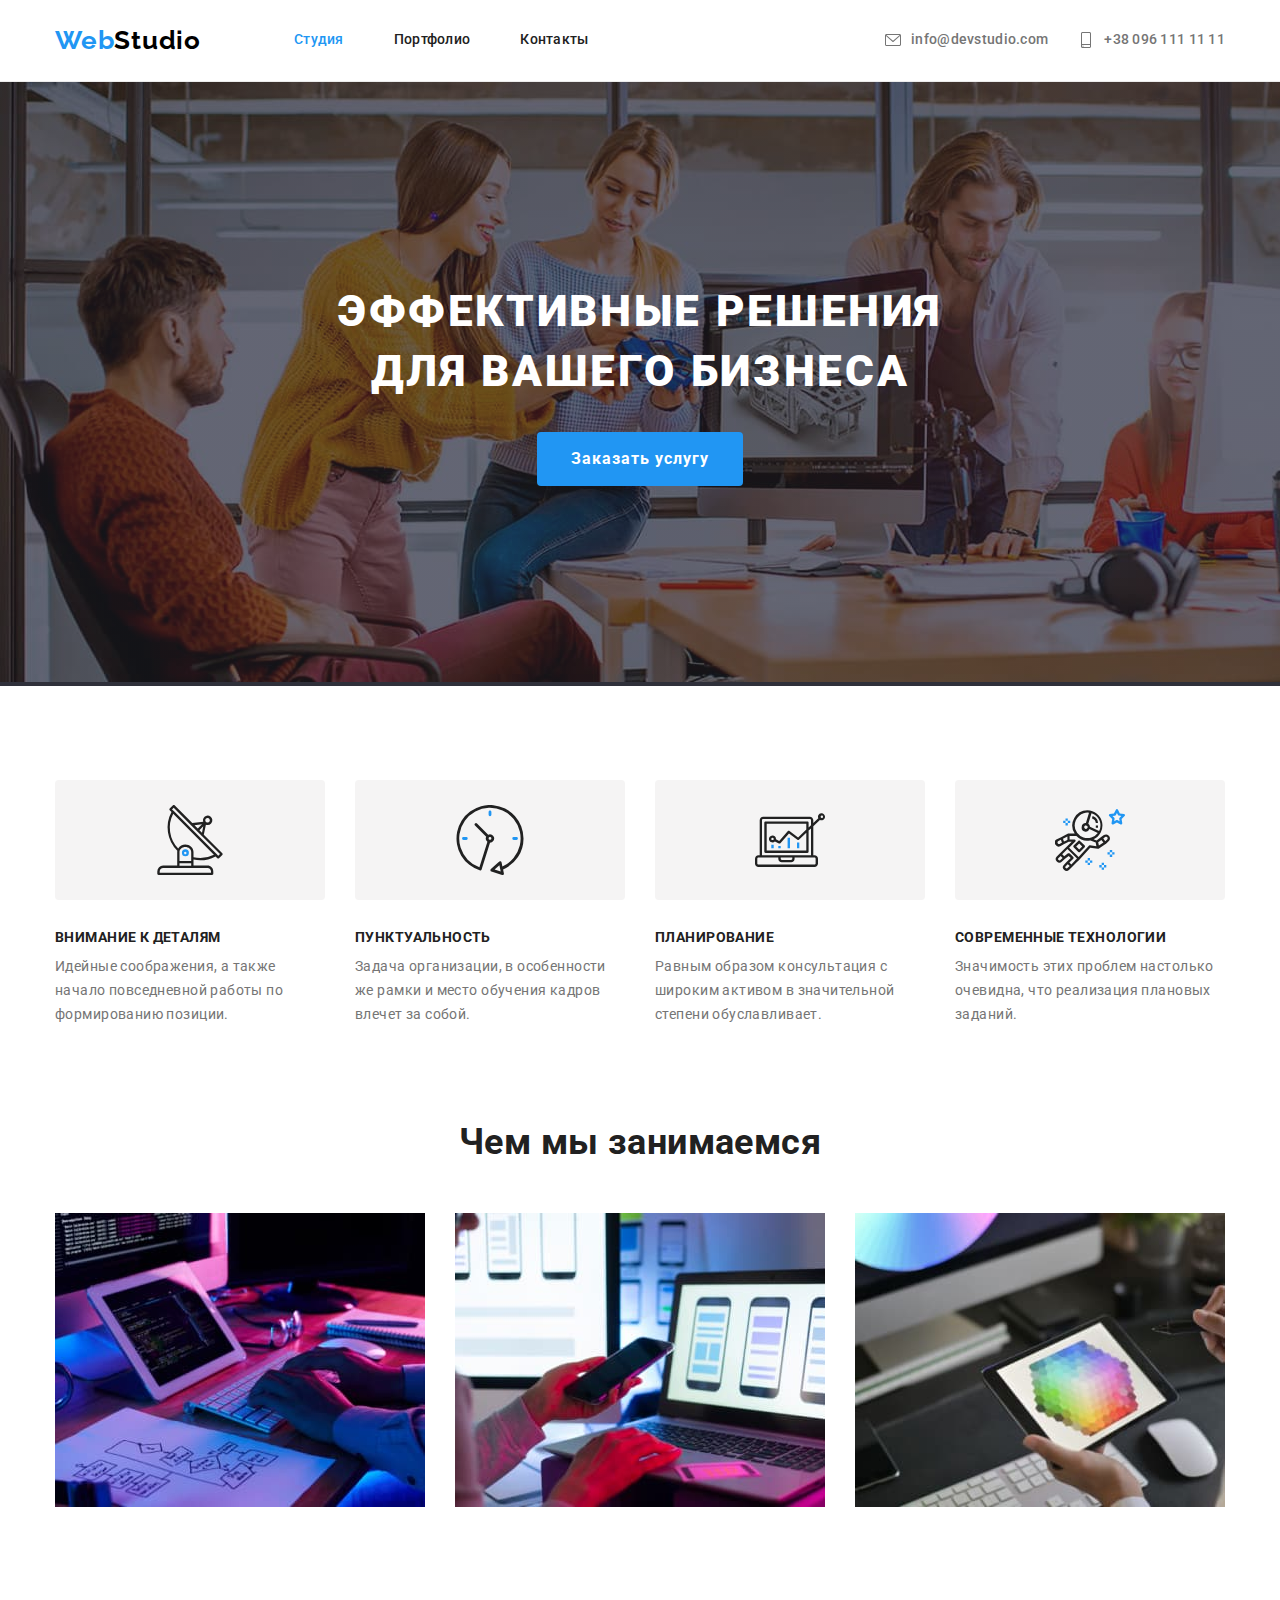
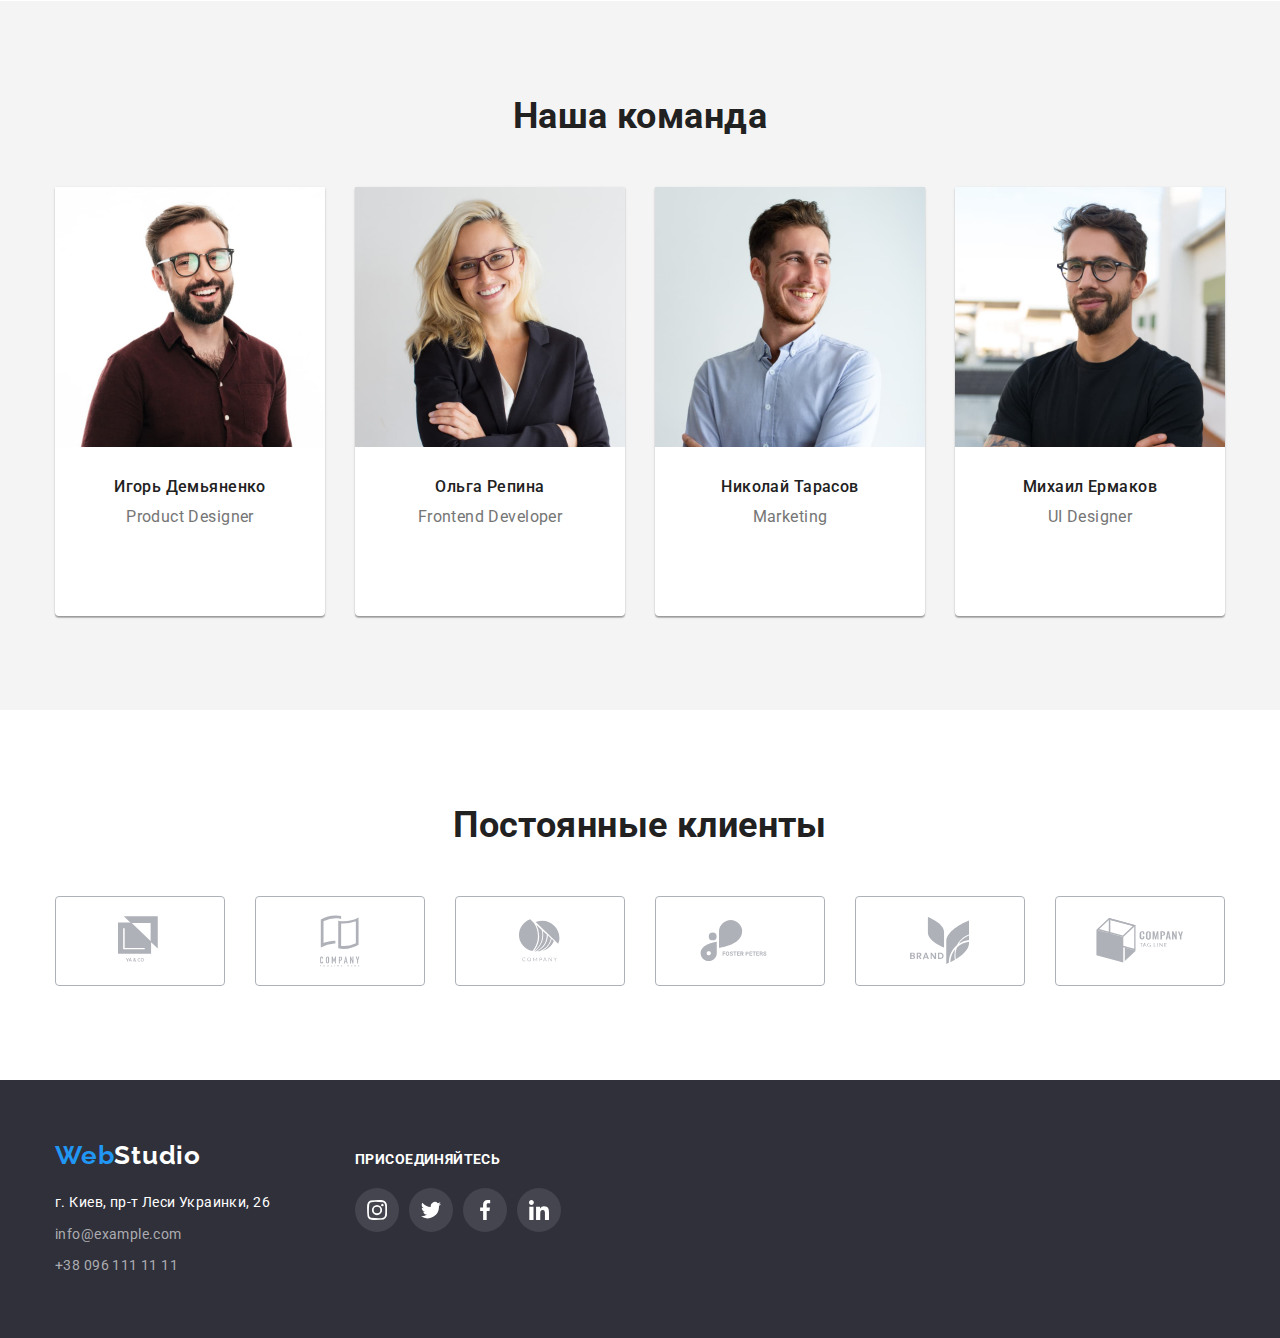
==== index.html @ e08c8b40 "Copy hw 04" ====
<!DOCTYPE html>
<html lang="ru">
<head>
  <meta charset="UTF-8">
  <meta http-equiv="X-UA-Compatible" content="IE=edge">
  <meta name="viewport" content="width=device-width, initial-scale=1.0">
  <title>Создание сайтов любой сложности</title>
  <link rel="preconnect" href="https://fonts.gstatic.com">
  <link href="https://fonts.googleapis.com/css2?family=Raleway:wght@700&family=Roboto:wght@400;500;700;900&display=swap"
    rel="stylesheet">
  <link rel="stylesheet" href="https://cdnjs.cloudflare.com/ajax/libs/modern-normalize/0.2.0/modern-normalize.min.css">  
  <link rel="stylesheet" href="./css/styles.css">
</head>
<body>
    <header class="header">
     <div class="container content-box">
        <nav class="main-nav">
          <a class="logo link" href="./"><span class="firstpart-logo">Web</span><span class="lastpart-logo">Studio</span></a>
          <ul class="list site-nav">
            <li class="item"><a class="link current" href="./">Студия</a></li>
            <li class="item"><a class="link" href="./html/portfolio.html">Портфолио</a></li>
            <li class="item"><a class="link" href="">Контакты</a></li>
          </ul>
        </nav>
        <ul class="list auth-nav">
          <li class="item">
            <a class="link" href="mailto:info@devstudio.com">
              <svg class="icon">
                <use href="./images/sprite.svg#icon-envelope"></use>
              </svg>
              info@devstudio.com
            </a>
          </li>
          <li class="item">
            <a class="link" href="tel:+380961111111">
              <svg class="icon">
                <use href="./images/sprite.svg#icon-smartphone"></use>
              </svg>
              +38 096 111 11 11
            </a>
          </li>
        </ul>
     </div>
    </header>
    <main>
      <section class="hero">
        <div class="container">
          <h1 class="page-title">Эффективные решения для вашего бизнеса</h1>
          <button class="button" type="button">Заказать услугу</button>
        </div>
      </section>
      <section class="section benefits">
        <div class="container">
          <h2 class="section-title visually-hidden">Наши преимущества</h2>
          <ul class="list flex-list">
            <li class="benefits-item flex-item icon-antenna">
              <h3 class="title">Внимание к деталям</h3>
              <p>Идейные соображения, а также начало повседневной работы по формированию позиции.</p>
            </li>
            <li class="benefits-item flex-item icon-clock">
              <h3 class="title">Пунктуальность</h3>
              <p>Задача организации, в особенности же рамки и место обучения кадров влечет за собой.</p>
            </li>
            <li class="benefits-item flex-item icon-diagram">
              <h3 class="title">Планирование</h3>
              <p>Равным образом консультация с широким активом в значительной степени обуславливает.</p>
            </li>
            <li class="benefits-item flex-item icon-astronaut">
              <h3 class="title">Современные технологии</h3>
              <p>Значимость этих проблем настолько очевидна, что реализация плановых заданий.</p>
            </li>
          </ul>
        </div>
      </section>
      <section class="section directions">
        <div class="container">
          <h2 class="title section-title">Чем мы занимаемся</h2>
          <ul class="list grid-list">
            <li class="grid-item"><img src="./images/development.jpg" alt="Разработка" width="370" height="294"></li>
            <li class="grid-item"><img src="./images/programming.jpg" alt="Проэктирование" width="370" height="294"></li>
            <li class="grid-item"><img src="./images/desing.jpg" alt="Дизайн" width="370" height="294"></li>
          </ul>
        </div>
      </section>
      <section class="section team main-bg">
        <div class="container">
          <h2 class="title section-title">Наша команда</h2>
          <ul class="list flex-list">
            <li class="team-item lite-bg">
              <img src="./images/igor.jpg" alt="Игорь Демьяненко" width="270" height="260">
              <h3 class="title">Игорь Демьяненко</h3>
              <p lang="en">Product Designer</p>
              <ul class="list social-icons">
                <li class="social-icon">
                  <a href="" class="link social-link" target="_blank" rel="noopener noreferrer">
                    <svg class="icon">
                      <use href="./images/sprite.svg#icon-instagram"></use>
                    </svg>
                  </a>
                </li>
                <li class="social-icon">
                  <a href="" class="link social-link" target="_blank" rel="noopener noreferrer">
                    <svg class="icon">
                      <use href="./images/sprite.svg#icon-twitter"></use>
                    </svg>
                  </a>
                </li>
                <li class="social-icon">
                  <a href="" class="link social-link" target="_blank" rel="noopener noreferrer">
                    <svg class="icon">
                      <use href="./images/sprite.svg#icon-facebook"></use>
                    </svg>
                  </a>
                </li>
                <li class="social-icon">
                  <a href="" class="link social-link" target="_blank" rel="noopener noreferrer">
                    <svg class="icon">
                      <use href="./images/sprite.svg#icon-linkedin"></use>
                    </svg>
                  </a>
                </li>
              </ul>
            </li>
            <li class="team-item lite-bg">
              <img src="./images/olga.jpg" alt="Ольга Репина" width="270" height="260">
              <h3 class="title">Ольга Репина</h3>
              <p lang="en">Frontend Developer</p>
              <ul class="list social-icons">
                <li class="social-icon">
                  <a href="" class="link social-link" target="_blank" rel="noopener noreferrer">
                    <svg class="icon">
                      <use href="./images/sprite.svg#icon-instagram"></use>
                    </svg>
                  </a>
                </li>
                <li class="social-icon">
                  <a href="" class="link social-link" target="_blank" rel="noopener noreferrer">
                    <svg class="icon">
                      <use href="./images/sprite.svg#icon-twitter"></use>
                    </svg>
                  </a>
                </li>
                <li class="social-icon">
                  <a href="" class="link social-link" target="_blank" rel="noopener noreferrer">
                    <svg class="icon">
                      <use href="./images/sprite.svg#icon-facebook"></use>
                    </svg>
                  </a>
                </li>
                <li class="social-icon">
                  <a href="" class="link social-link" target="_blank" rel="noopener noreferrer">
                    <svg class="icon">
                      <use href="./images/sprite.svg#icon-linkedin"></use>
                    </svg>
                  </a>
                </li>
              </ul>
            </li>
            <li class="team-item lite-bg">
              <img src="./images/nikolai.jpg" alt="Николай Тарасов" width="270" height="260">
              <h3 class="title">Николай Тарасов</h3>
              <p lang="en">Marketing</p>
              <ul class="list social-icons">
                <li class="social-icon">
                  <a href="" class="link social-link" target="_blank" rel="noopener noreferrer">
                    <svg class="icon">
                      <use href="./images/sprite.svg#icon-instagram"></use>
                    </svg>
                  </a>
                </li>
                <li class="social-icon">
                  <a href="" class="link social-link" target="_blank" rel="noopener noreferrer">
                    <svg class="icon">
                      <use href="./images/sprite.svg#icon-twitter"></use>
                    </svg>
                  </a>
                </li>
                <li class="social-icon">
                  <a href="" class="link social-link" target="_blank" rel="noopener noreferrer">
                    <svg class="icon">
                      <use href="./images/sprite.svg#icon-facebook"></use>
                    </svg>
                  </a>
                </li>
                <li class="social-icon">
                  <a href="" class="link social-link" target="_blank" rel="noopener noreferrer">
                    <svg class="icon">
                      <use href="./images/sprite.svg#icon-linkedin"></use>
                    </svg>
                  </a>
                </li>
              </ul>
            </li>
            <li class="team-item lite-bg">
              <img src="./images/michael.jpg" alt="Михаил Ермаков" width="270" height="260">
              <h3 class="title">Михаил Ермаков</h3>
              <p lang="en">UI Designer</p>
              <ul class="list social-icons">
                <li class="social-icon">
                  <a href="" class="link social-link" target="_blank" rel="noopener noreferrer">
                    <svg class="icon">
                      <use href="./images/sprite.svg#icon-instagram"></use>
                    </svg>
                  </a>
                </li>
                <li class="social-icon">
                  <a href="" class="link social-link" target="_blank" rel="noopener noreferrer">
                    <svg class="icon">
                      <use href="./images/sprite.svg#icon-twitter"></use>
                    </svg>
                  </a>
                </li>
                <li class="social-icon">
                  <a href="" class="link social-link" target="_blank" rel="noopener noreferrer">
                    <svg class="icon">
                      <use href="./images/sprite.svg#icon-facebook"></use>
                    </svg>
                  </a>
                </li>
                <li class="social-icon">
                  <a href="" class="link social-link" target="_blank" rel="noopener noreferrer">
                    <svg class="icon">
                      <use href="./images/sprite.svg#icon-linkedin"></use>
                    </svg>
                  </a>
                </li>
              </ul>
            </li>
          </ul>
        </div>
      </section>
      <section class="section clients">
        <div class="container">
          <h2 class="title section-title">Постоянные клиенты</h2>
          <ul class="list clients-list">
            <li class="clients-item">
              <a href="" class="link clients-link" target="_blank" rel="noopener noreferrer">
                <svg class="clients-icon" width="44" height="49">
                  <use href="./images/sprite.svg#icon-logo1"></use>
                </svg>
              </a>
            </li>
            <li class="clients-item">
              <a href="" class="link clients-link" target="_blank" rel="noopener noreferrer">
                <svg class="clients-icon" width="40" height="52">
                  <use href="./images/sprite.svg#icon-logo2"></use>
                </svg>
              </a>
            </li>
            <li class="clients-item">
              <a href="" class="link clients-link" target="_blank" rel="noopener noreferrer">
                <svg class="clients-icon" width="41" height="43">
                  <use href="./images/sprite.svg#icon-logo3"></use>
                </svg>
              </a>
            </li>
            <li class="clients-item">
              <a href="" class="link clients-link" target="_blank" rel="noopener noreferrer">
                <svg class="clients-icon" width="80" height="42">
                  <use href="./images/sprite.svg#icon-logo4"></use>
                </svg>
              </a>
            </li>
            <li class="clients-item">
              <a href="" class="link clients-link" target="_blank" rel="noopener noreferrer">
                <svg class="clients-icon" width="59" height="47">
                  <use href="./images/sprite.svg#icon-logo5"></use>
                </svg>
              </a>
            </li>
            <li class="clients-item">
              <a href="" class="link clients-link" target="_blank" rel="noopener noreferrer">
                <svg class="clients-icon" width="88" height="45">
                  <use href="./images/sprite.svg#icon-logo6"></use>
                </svg>
              </a>
            </li>
          </ul>
        </div>
      </section>
    </main>
    <footer class="footer dark-bg">
      <div class="container">
        <ul class="list flex-list">
          <li class="flex-item">
            <a href="./" class="logo link"><span class="firstpart-logo">Web</span><span class="lastpart-logo">Studio</span></a>
            <address>
              <ul class="list address-list">
                <li class="address-item"><a class="link" href="https://goo.gl/maps/pzZy5znTT9oQ8gvY8">г. Киев, пр-т Леси
                    Украинки,
                    26</a></li>
                <li class="address-item"><a class="link" href="mailto:info@example.com">info@example.com</a></li>
                <li class="address-item"><a class="link" href="tel:+380991111111">+38 096 111 11 11</a></li>
              </ul>
            </address>
          </li>
          <li class="flex-item">
            <div class="socials">
              <p>Присоединяйтесь</p>
              <ul class="list social-icons">
                <li class="social-icon">
                  <a href="" class="link social-link" target="_blank" rel="noopener noreferrer">
                    <svg class="icon">
                      <use href="./images/sprite.svg#icon-instagram"></use>
                    </svg>
                  </a>
                </li>
                <li class="social-icon">
                  <a href="" class="link social-link" target="_blank" rel="noopener noreferrer">
                    <svg class="icon">
                      <use href="./images/sprite.svg#icon-twitter"></use>
                    </svg>
                  </a>
                </li>
                <li class="social-icon">
                  <a href="" class="link social-link" target="_blank" rel="noopener noreferrer">
                    <svg class="icon">
                      <use href="./images/sprite.svg#icon-facebook"></use>
                    </svg>
                  </a>
                </li>
                <li class="social-icon">
                  <a href="" class="link social-link" target="_blank" rel="noopener noreferrer">
                    <svg class="icon">
                      <use href="./images/sprite.svg#icon-linkedin"></use>
                    </svg>
                  </a>
                </li>
              </ul>
            </div>
          </li>
        </ul>
      </div>
    </footer>
  
</body>
</html>
---- css/styles.css ----
:root {
  --main-text-color: #757575;
  --main-bg-color: #e5e5e5;
  --accent-color: #2196f3;
  --lite-bg-color: #ffffff;
  --bg-color: #f5f4f4;
  --dark-bg-color: #2f303a;
  --title-color: #212121;
  --icon-color: #afb1b8;
}

body {
  font-family: 'Roboto', sans-serif;
  font-size: 14px;
  line-height: 1.71;
  letter-spacing: 0.03em;
  color: var(--main-text-color);
}

img {
  display: block;
  max-width: 100%;
  height: auto;
}

h1,
h2,
h3,
h4,
h5,
h6,
p {
  margin-top: 0;
  margin-bottom: 0;
}

address {
  font-style: normal;
}

.visually-hidden {
  position: absolute !important;
  clip: rect(1px 1px 1px 1px);
  clip: rect(1px, 1px, 1px, 1px);
  padding: 0 !important;
  border: 0 !important;
  height: 1px !important;
  width: 1px;
  overflow: hidden;
}

.container {
  width: 1200px;
  padding-left: 15px;
  padding-right: 15px;
  margin: 0 auto;
  /* outline: 1px solid tomato; */
}
.link {
  text-decoration: none;
  color: inherit;
}

.link:hover,
.link:focus,
.firstpart-logo {
  color: var(--accent-color);
}

.list {
  padding: 0;
  margin: 0;
  list-style: none;
}

.button {
  border-radius: 4px;
  border-color: transparent;
  padding: 10px 32px;
  font-weight: 700;
  font-size: 16px;
  line-height: 1.87;
  letter-spacing: 0.06em;
  color: var(--lite-bg-color);
  background-color: var(--accent-color);
  min-width: 73px;
}

.button:hover,
.button:focus {
  background-color: #188ce8;
  cursor: pointer;
}

.section {
  padding-top: 94px;
  padding-bottom: 94px;
}
.content-box {
  display: flex;
  align-items: center;
  justify-content: space-between;
}

.header {
  padding-top: 25px;
  padding-bottom: 25px;
  border-bottom: 1px solid #ececec;
  font-weight: 500;
  line-height: 1.14;
  letter-spacing: 0.02em;
}

.main-nav {
  display: flex;
  align-items: center;
}

.hero {
  max-width: 1600px;
  margin-left: auto;
  margin-right: auto;
  padding-top: 200px;
  padding-bottom: 200px;
  text-align: center;
  background-image: linear-gradient(
    to right,
    rgba(47, 48, 58, 0.4),
    rgba(47, 48, 58, 0.4)
  ),
     url("../images/ourteam.jpg");
  background-repeat: no-repeat;
  background-color: var(--dark-bg-color);
}

.hero .page-title {
  margin-right: auto;
  margin-left: auto;
  margin-bottom: 30px;
  width: 696px;
}
.page-title {
  /* font-family: "Roboto", sans-serif; */
  font-weight: 900;
  font-size: 44px;
  line-height: 1.36;
  letter-spacing: 0.06em;
  text-transform: uppercase;
  color: var(--lite-bg-color);
}

.title {
  color: var(--title-color);
}

.section-title {
  margin-bottom: 50px;
  font-size: 36px;
  line-height: 1.17;
  text-align: center;
}

.benefits .title,
.socials p {
  font-size: 14px;
  line-height: 1.14;
  text-transform: uppercase;
}

.flex-list,
.grid-list {
  display: flex;
  flex-wrap: wrap;
  margin-left: -30px;
  margin-top: -30px;
}

.flex-item,
.team-item {
  flex-basis: calc((100% - 30px * 4) / 4);
  margin-left: 30px;
  margin-top: 30px;
}

.benefits h3 {
  padding-bottom: 10px;
}

.benefits-item::before {
  display: block;
  content: "";
  height: 120px;
  margin-bottom: 30px;
  border-radius: 4px;
  background-size: 70px 70px;
  background-repeat: no-repeat;
  background-position: center;
  background-color: var(--bg-color);
}

.benefits-item.icon-antenna::before {
  background-image: url("../images/icons/antenna.svg");
}

.benefits-item.icon-clock::before {
  background-image: url("../images/icons/clock.svg");
}

.benefits-item.icon-diagram::before {
  background-image: url("../images/icons/diagram.svg");
}

.benefits-item.icon-astronaut::before {
  background-image: url("../images/icons/astronaut.svg");
}


.directions {
  padding-top: 0;
}

.grid-item {
  flex-basis: calc((100% - 30px * 3) / 3);
  margin-left: 30px;
  margin-top: 30px;
}

.team-item {
  padding-bottom: 30px;
  text-align: center;
  box-shadow: 0px 1px 3px rgba(0, 0, 0, 0.12), 0px 1px 1px rgba(0, 0, 0, 0.14), 0px 2px 1px rgba(0, 0, 0, 0.2);
  border-radius: 0px 0px 4px 4px;
}

.team-item img {
  margin-bottom: 30px;
}

.team h3,
.team p {
  font-size: 16px;
  line-height: 1.19;
}

.team h3 {
  margin-bottom: 10px;
  font-weight: 500;
}
.team p {
  font-weight: 400;
  margin-bottom: 16px;
}

.team .social-icons {
  justify-content: center;
}

.team .social-link {
  background-color: var(--lite-bg-color);
}

.team .icon {
  fill: var(--icon-color);
  
}

.logo {
  /* display: block; */
  font-family: 'Raleway', sans-serif;
  font-weight: 700;
  font-size: 26px;
  line-height: 1.19;
  letter-spacing: 0.03em;
}

.lastpart-logo {
  color: #000000;
}

.header .logo {
  margin-right: 93px;
}
.site-nav {
  display: flex;
  color: #212121;
}

.site-nav .current {
  color: var(--accent-color);
}

.site-nav .link,
.auth-nav .link {
  display: block;
  padding-top: 7px;
  padding-bottom: 7px;
}

.site-nav .item:not(:last-child) {
  margin-right: 50px;
}

.auth-nav {
  display: flex;
}

.auth-nav .item:not(:last-child) {
  margin-right: 30px;
}

.auth-nav .link {
  display: flex;
  align-items: center;
}

.auth-nav .icon {
  width: 16px;
  height: 16px;
  margin-right: 10px;
  fill: var(--main-text-color);
}

.auth-nav .link:hover .icon,
.auth-nav .link:focus .icon {
  fill: var(--accent-color);
}

.lite-bg {
  background-color: var(--lite-bg-color);
}

.main-bg {
  background-color: var(--main-bg-color);
}

.dark-bg {
  background-color: var(--dark-bg-color);
}

.team {
  background-color: var(--bg-color);
}

.clients-list {
  display: flex;
  flex-wrap: wrap;
  margin-left: -30px;
  margin-top: -30px;
}

.clients-item {
  flex-basis: calc((100% - 30px * 6) / 6);
  margin-left: 30px;
  margin-top: 30px;
}

.clients-item .clients-icon {
  fill: var(--icon-color);
}



.clients-link {
  display: flex;
  justify-content: center;
  align-items: center;
  height: 90px;
  border: 1px solid var(--icon-color);
  border-radius: 4px;
}

.clients-link:hover,
.clients-link:focus {
  border-color: var(--accent-color);
}

.clients-link:hover .clients-icon,
.clients-link:focus .clients-icon{
  fill: var(--accent-color);
}



.footer {
  padding-top: 60px;
  padding-bottom: 60px;
}

.footer .logo {
  display: inline-block;
  padding-bottom: 20px;
}

.footer .lastpart-logo,
.address-item:first-child {
  color: var(--lite-bg-color);
}

.address-item:not(:first-child) .link{
  color: #acacb0;
}

.address-list .link:hover,
.address-list .link:focus {
  color: var(--accent-color);
}

.address-list .address-item:not(:last-child) {
  margin-bottom: 8px;
}

.socials {
  padding-top: 12px;
  color: var(--lite-bg-color);
}

.socials p {
  margin-bottom: 20px;
  font-weight: 700;
}
.social-icons {
  display: flex;
}

.social-link {
  display: flex;
  justify-content: center;
  align-items: center;
  height: 44px;
  width: 44px;
  border-radius: 50%;
  background-color: #44454e;
}

.social-link:hover,
.social-link:focus {
  background-color: var(--accent-color);
}

.social-icon .icon {
  width: 20px;
  height: 20px;
  fill: var(--lite-bg-color);
}

.social-icon:not(:last-child) {
  margin-right: 10px;
}

.social-link:hover .icon,
.social-link:focus .icon{
  fill: var(--lite-bg-color);
}

.filter {
  display: flex;
  justify-content: center;
  margin-bottom: 50px;
}

.filter .item:not(:last-child) {
  margin-right: 8px;
}

.filter .button {
  padding: 6px 22px;
  
}

.filter .button {
  font-weight: 500;
  line-height: 1.63;
  letter-spacing: 0.03em;
  color: var(--title-color);
  background-color: #f5f4fa; */
}

.filter .button:hover,
.filter .button:focus {
  color: var(--lite-bg-color);
  background-color: var(--accent-color);
  cursor: pointer;
}

.portfolio-item {
  border: 1px solid #eeeeee;
}

.portfolio-item:hover {
  box-shadow: 0px 1px 1px rgba(0, 0, 0, 0.12), 0px 4px 4px rgba(0, 0, 0, 0.06), 1px 4px 6px rgba(0, 0, 0, 0.16);
}
.portfolio-item:hover .link {
  color: inherit;
}

.portfolio .title {
  /* margin-left: 24px; */
  margin-bottom: 4px;
  font-size: 18px;
  line-height: 2;
  letter-spacing: 0.06em;
}

.portfolio p {
  /* margin-left: 24px; */
  font-size: 16px;
  line-height: 1.88;

}

.portfolio-discription {
  padding-top: 20px;
  padding-left: 24px;
  padding-bottom: 20px;
}
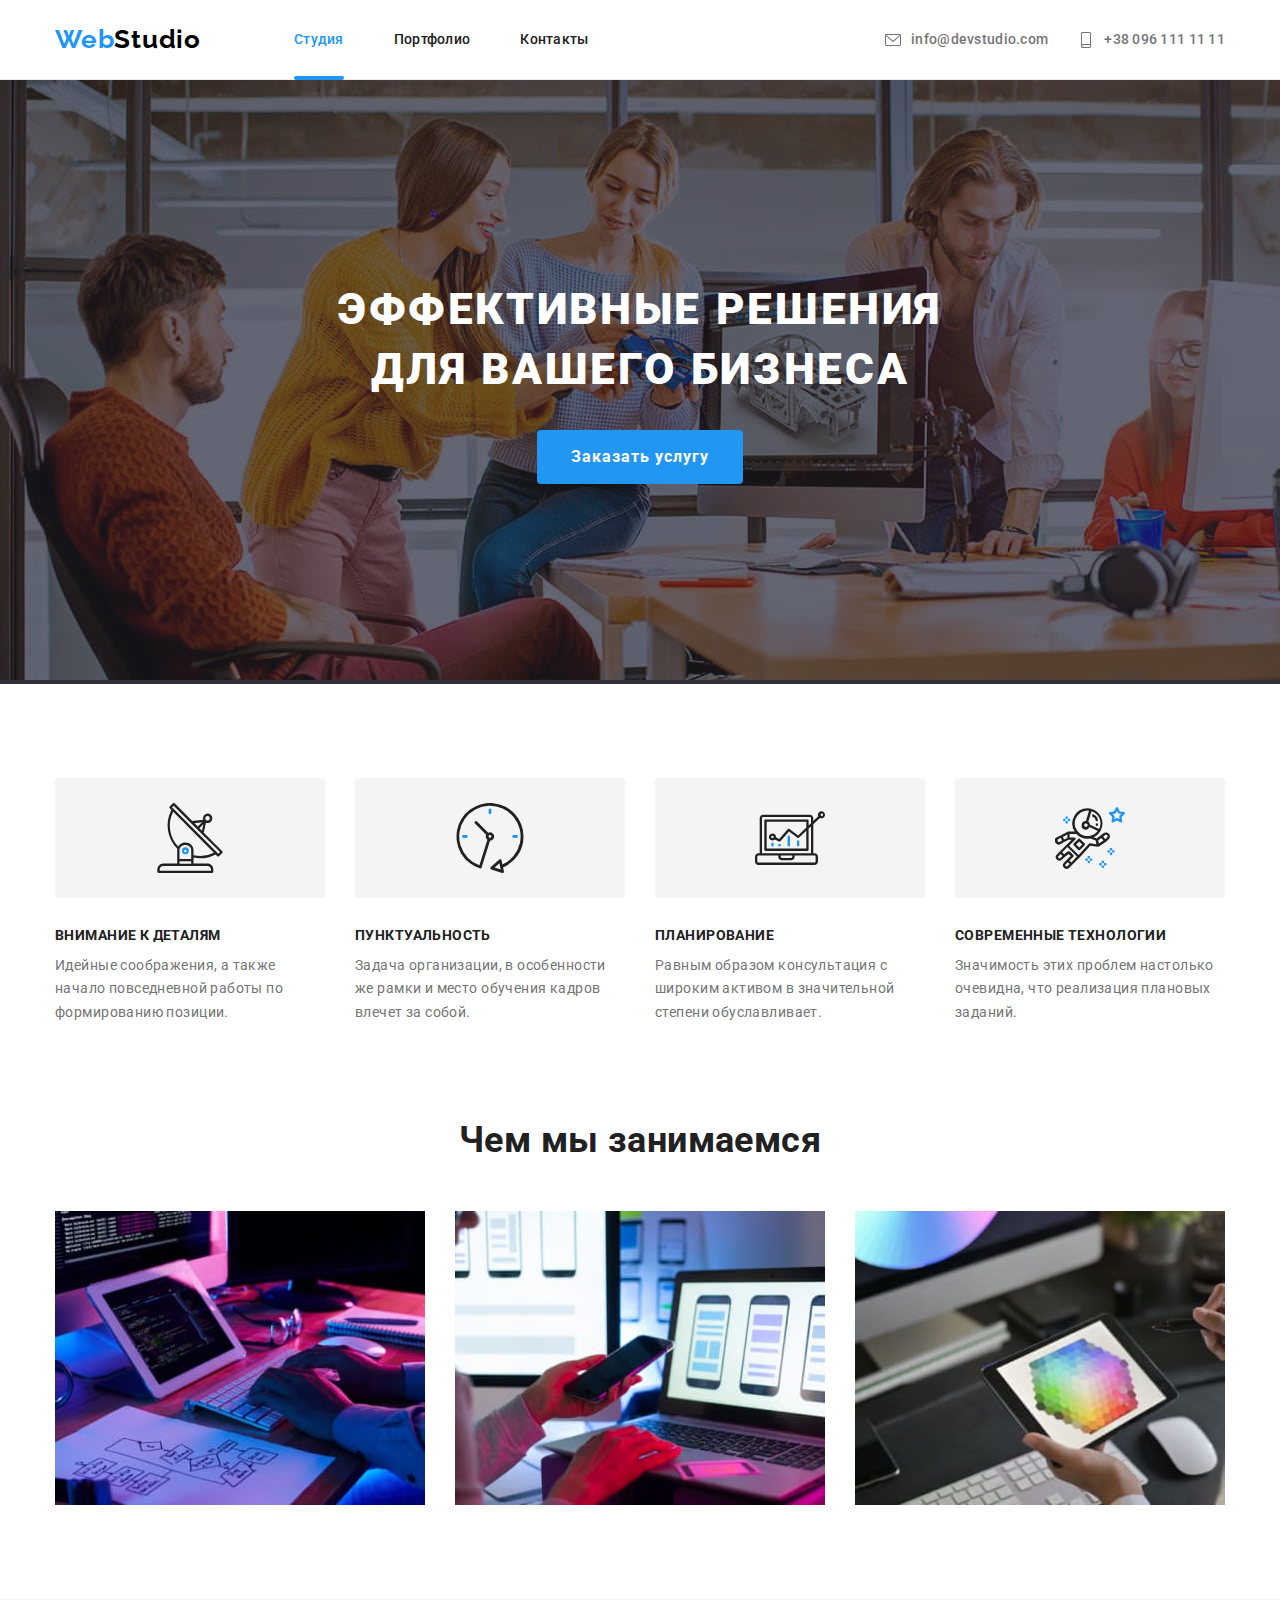
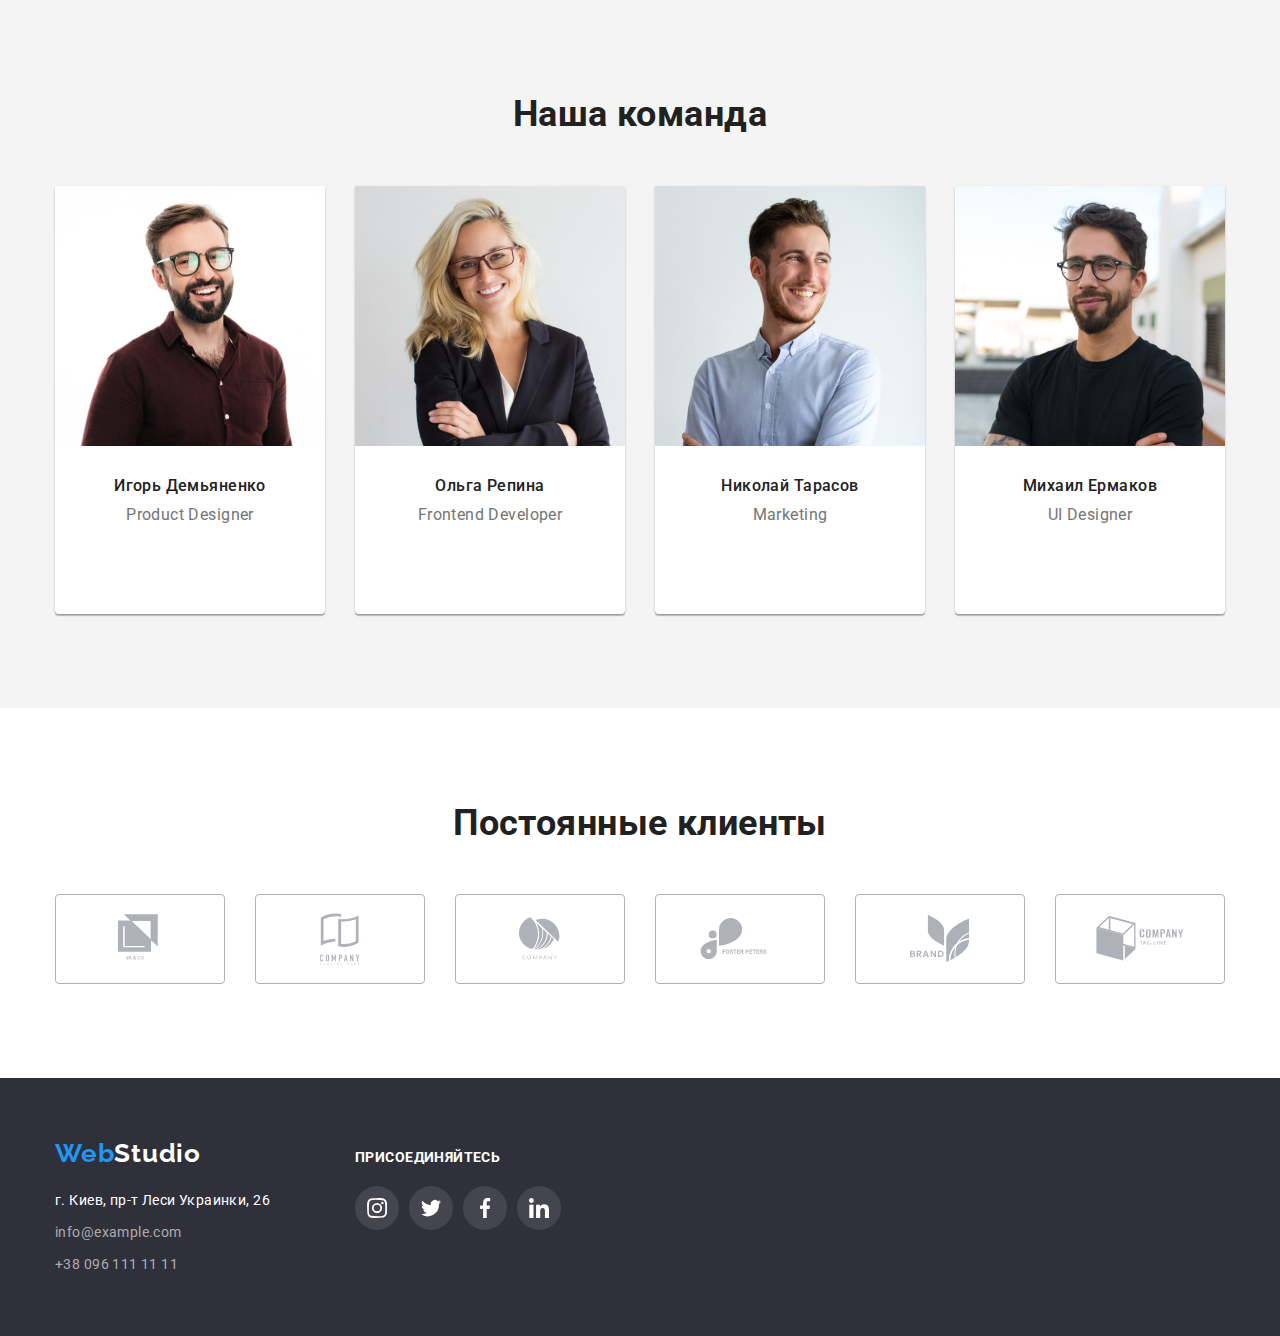
==== commit 76604518: "Add ::after in header" ====
--- a/index.html
+++ b/index.html
@@ -17,7 +17,7 @@
         <nav class="main-nav">
           <a class="logo link" href="./"><span class="firstpart-logo">Web</span><span class="lastpart-logo">Studio</span></a>
           <ul class="list site-nav">
-            <li class="item"><a class="link current" href="./">Студия</a></li>
+            <li class="item"><a class="link current-link" href="./">Студия</a></li>
             <li class="item"><a class="link" href="./html/portfolio.html">Портфолио</a></li>
             <li class="item"><a class="link" href="">Контакты</a></li>
           </ul>
@@ -46,7 +46,7 @@
       <section class="hero">
         <div class="container">
           <h1 class="page-title">Эффективные решения для вашего бизнеса</h1>
-          <button class="button" type="button">Заказать услугу</button>
+          <button class="button date-modal-open" type="button">Заказать услугу</button>
         </div>
       </section>
       <section class="section benefits">
@@ -332,6 +332,6 @@
         </ul>
       </div>
     </footer>
-  
+  <script src="./js/modal.js"></script>
 </body>
 </html>--- a/css/styles.css
+++ b/css/styles.css
@@ -103,8 +103,9 @@
 }
 
 .header {
-  padding-top: 25px;
-  padding-bottom: 25px;
+  /* position: relative; */
+  /* padding-top: 25px; */
+  /* padding-bottom: 25px; */
   border-bottom: 1px solid #ececec;
   font-weight: 500;
   line-height: 1.14;
@@ -285,15 +286,28 @@
   color: #212121;
 }
 
-.site-nav .current {
+.site-nav .current-link {
+  position: relative;
   color: var(--accent-color);
 }
 
 .site-nav .link,
 .auth-nav .link {
   display: block;
-  padding-top: 7px;
-  padding-bottom: 7px;
+  padding-top: 31.5px;
+  padding-bottom: 31.5px;
+}
+
+.site-nav .current-link::after {
+  position: absolute;
+  content: "";
+  bottom: -1px;
+  left: 0;
+  /* display: block; */
+  width: 100%;
+  height: 4px;
+  background-color: var(--accent-color);
+  border-radius: 2px;
 }
 
 .site-nav .item:not(:last-child) {
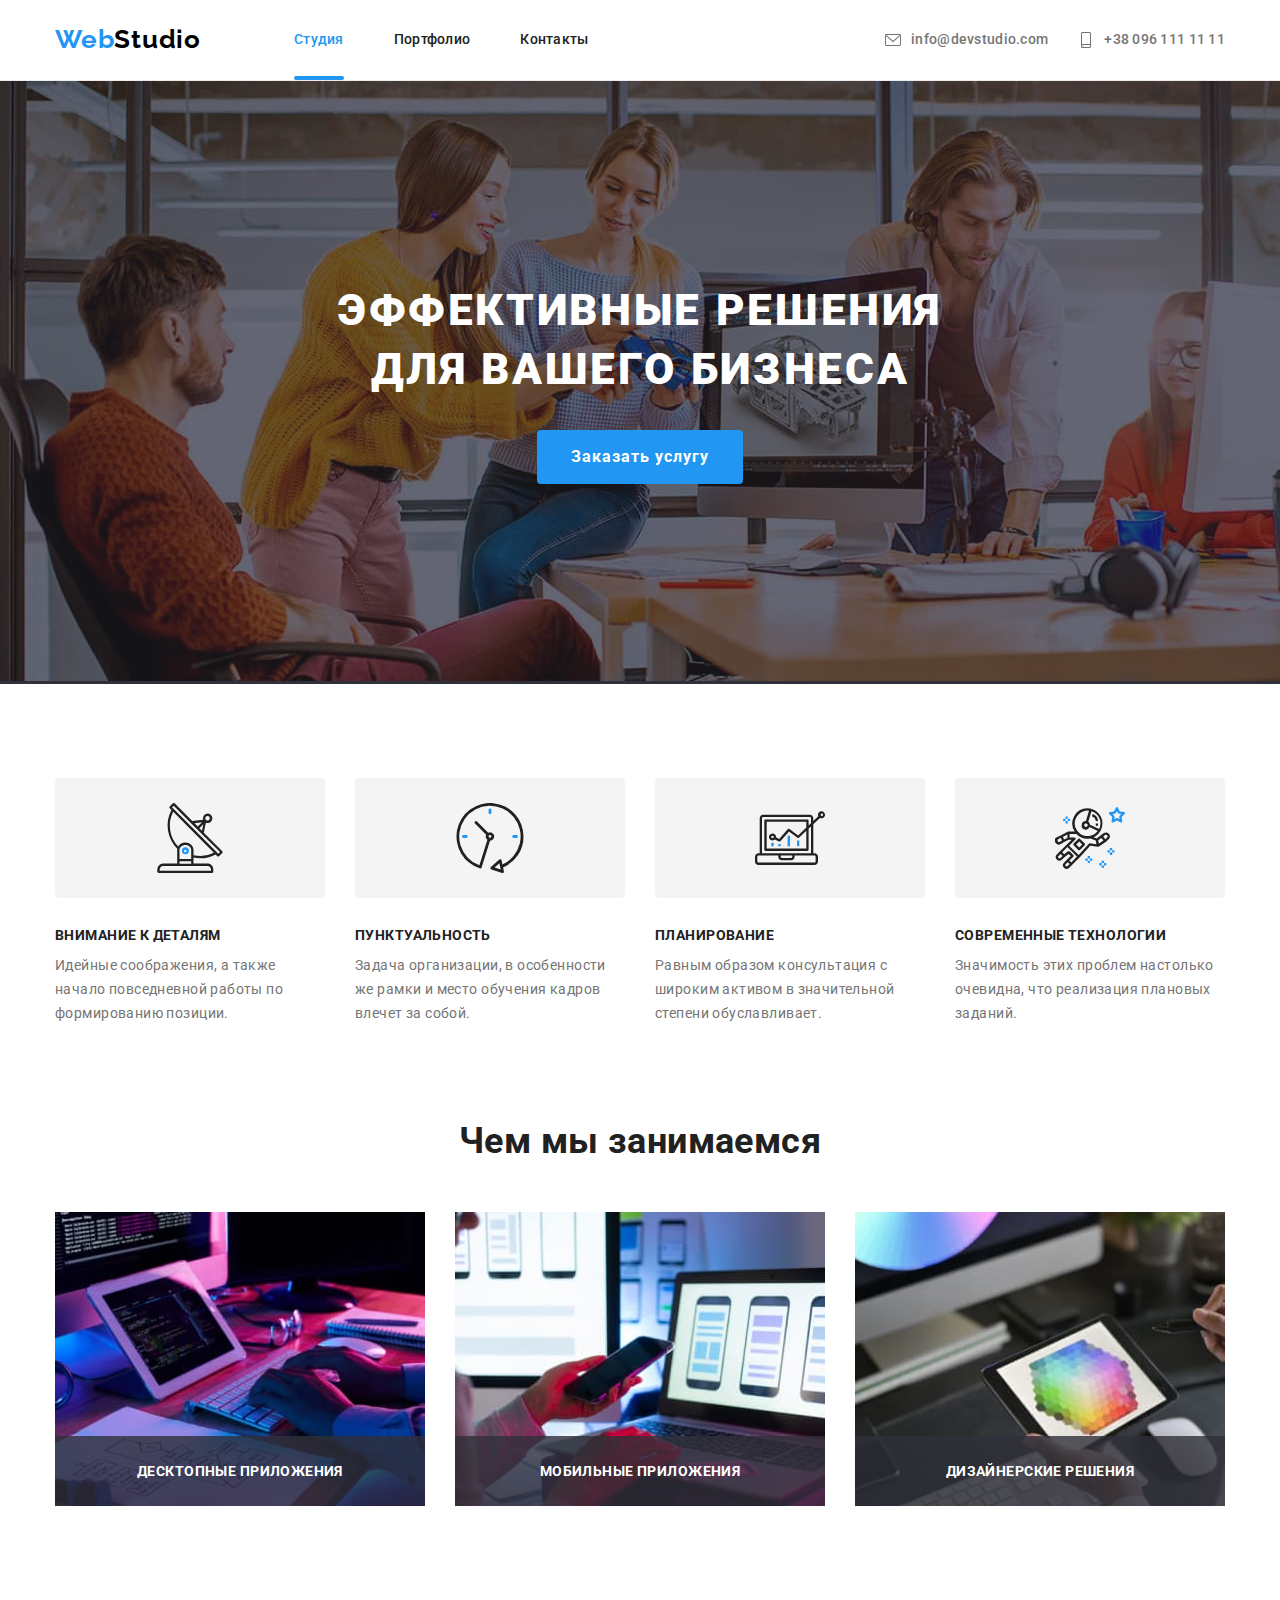
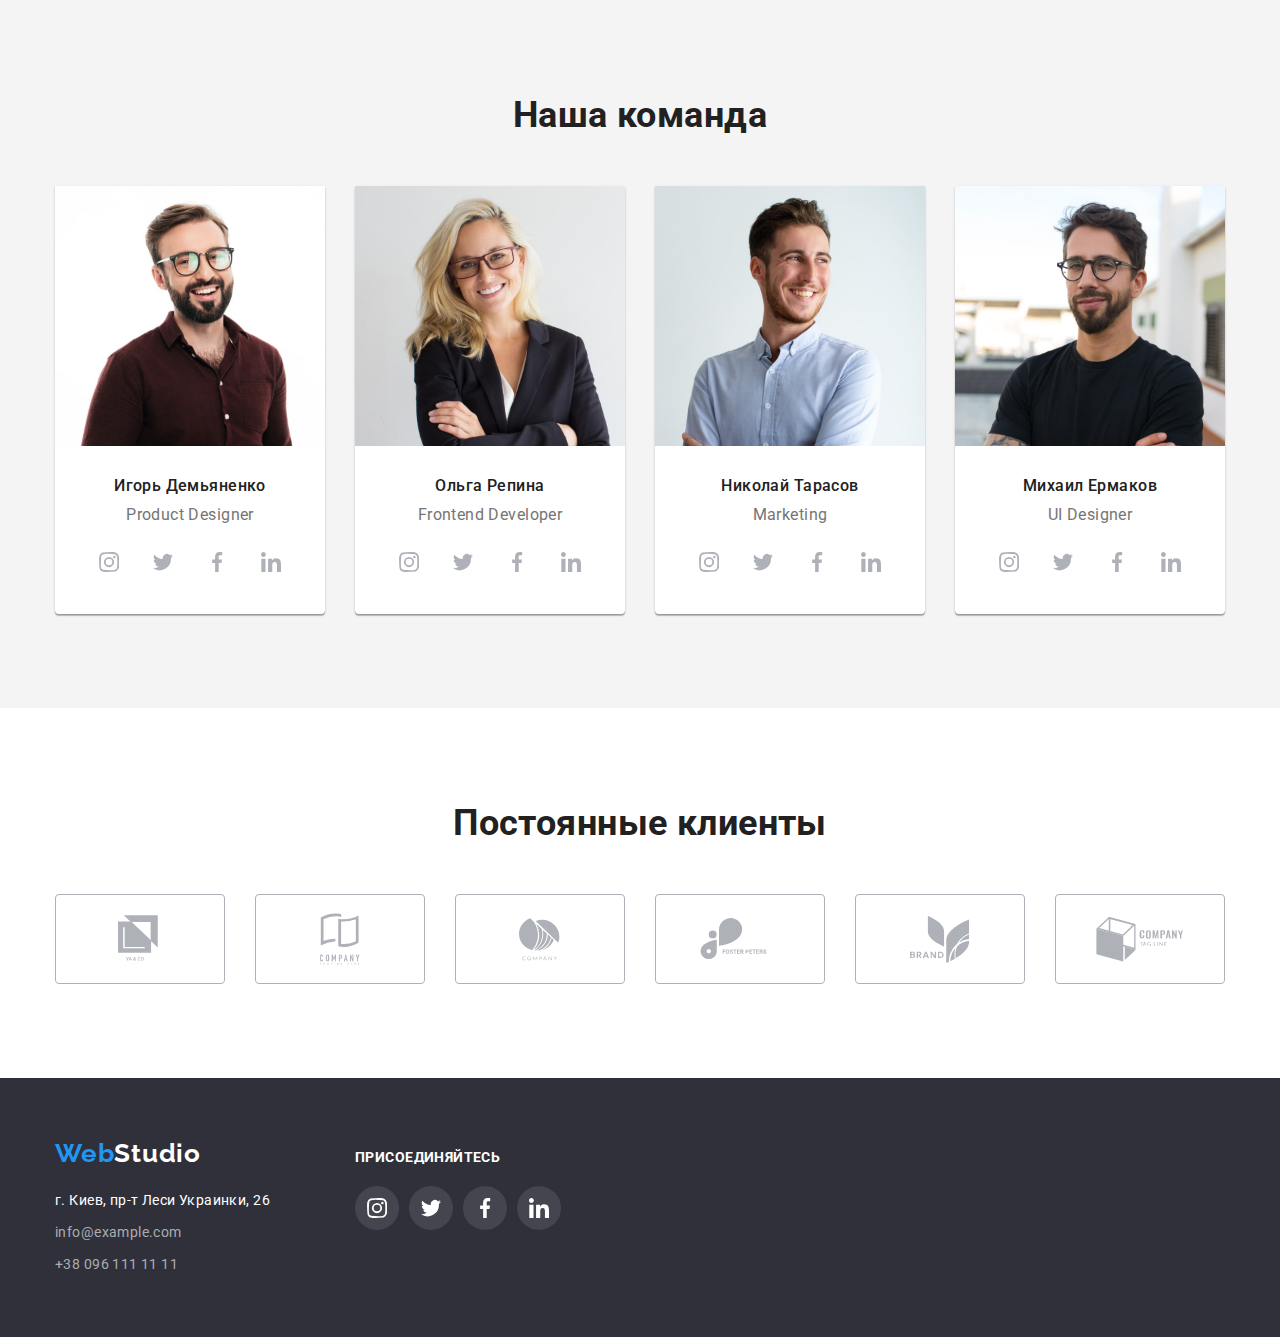
==== commit 065814c8: "add modal" ====
--- a/index.html
+++ b/index.html
@@ -13,11 +13,12 @@
 </head>
 <body>
     <header class="header">
-     <div class="container content-box">
+      <div class="container content-box">
         <nav class="main-nav">
-          <a class="logo link" href="./"><span class="firstpart-logo">Web</span><span class="lastpart-logo">Studio</span></a>
+          <a class="logo link" href="../index.html"><span class="firstpart-logo">Web</span><span
+              class="lastpart-logo">Studio</span></a>
           <ul class="list site-nav">
-            <li class="item"><a class="link current-link" href="./">Студия</a></li>
+            <li class="item"><a class="link current-link" href="../index.html">Студия</a></li>
             <li class="item"><a class="link" href="./html/portfolio.html">Портфолио</a></li>
             <li class="item"><a class="link" href="">Контакты</a></li>
           </ul>
@@ -26,7 +27,7 @@
           <li class="item">
             <a class="link" href="mailto:info@devstudio.com">
               <svg class="icon">
-                <use href="./images/sprite.svg#icon-envelope"></use>
+                <use href="../images/sprite.svg#icon-envelope"></use>
               </svg>
               info@devstudio.com
             </a>
@@ -34,19 +35,20 @@
           <li class="item">
             <a class="link" href="tel:+380961111111">
               <svg class="icon">
-                <use href="./images/sprite.svg#icon-smartphone"></use>
+                <use href="../images/sprite.svg#icon-smartphone"></use>
               </svg>
               +38 096 111 11 11
             </a>
           </li>
         </ul>
-     </div>
+      </div>
     </header>
+     
     <main>
       <section class="hero">
         <div class="container">
           <h1 class="page-title">Эффективные решения для вашего бизнеса</h1>
-          <button class="button date-modal-open" type="button">Заказать услугу</button>
+          <button class="button" data-modal-open type="button">Заказать услугу</button>
         </div>
       </section>
       <section class="section benefits">
@@ -76,9 +78,36 @@
         <div class="container">
           <h2 class="title section-title">Чем мы занимаемся</h2>
           <ul class="list grid-list">
-            <li class="grid-item"><img src="./images/development.jpg" alt="Разработка" width="370" height="294"></li>
-            <li class="grid-item"><img src="./images/programming.jpg" alt="Проэктирование" width="370" height="294"></li>
-            <li class="grid-item"><img src="./images/desing.jpg" alt="Дизайн" width="370" height="294"></li>
+            <li class="grid-item">
+              <div class="direction-thumb">
+                <div class="direction-img">
+                  <img src="./images/development.jpg" alt="Десктопные приложения" width="370" height="294">
+                </div>
+                <div class="direction-lable">
+                  <p>Десктопные приложения</p>
+                </div>
+              </div>
+            </li>
+            <li class="grid-item">
+              <div class="direction-thumb">
+                <div class="direction-img">
+                  <img src="./images/programming.jpg" alt="Мобильные приложения" width="370" height="294">
+                </div>
+                <div class="direction-lable">
+                  <p>Мобильные приложения</p>
+                </div>
+              </div>
+            </li>
+            <li class="grid-item">
+              <div class="direction-thumb">
+                <div class="direction-image">
+                  <img src="./images/desing.jpg" alt="Дизайнерские решения" width="370" height="294">
+                </div>
+                <div class="direction-lable">
+                  <p>Дизайнерские решения</p>
+                </div>
+              </div>
+            </li>
           </ul>
         </div>
       </section>
@@ -332,6 +361,16 @@
         </ul>
       </div>
     </footer>
+  <div class="backdrop is-hidden" data-modal>
+    <div class="modal">
+      <button class="button-close" data-modal-close>
+        <!-- &#215 -->
+        <svg class="icon">
+          <use href="./images/sprite.svg#icon-close"></use>
+        </svg>
+      </button>
+    </div>
+  </div>
   <script src="./js/modal.js"></script>
 </body>
 </html>--- a/css/styles.css
+++ b/css/styles.css
@@ -59,6 +59,7 @@
 .link {
   text-decoration: none;
   color: inherit;
+  transition: color 5000ms cubic-bezier(0.4, 0, 0.2, 1);
 }
 
 .link:hover,
@@ -220,6 +221,29 @@
   padding-top: 0;
 }
 
+.direction-thumb {
+  position: relative;
+}
+.direction-lable {
+  position: absolute;
+  left: 0;
+  bottom: 0;
+  width: 370px;
+  height: 70px;
+  background-color: rgba(47, 48, 58, 0.8);
+  text-align: center;
+  font-weight: bold;
+  line-height: 16px;
+  text-align: center;
+  text-transform: uppercase;
+  color: var(--lite-bg-color);
+}
+
+.direction-lable p {
+  padding-top: 27px;
+  padding-bottom: 27px;
+}
+
 .grid-item {
   flex-basis: calc((100% - 30px * 3) / 3);
   margin-left: 30px;
@@ -262,7 +286,7 @@
 
 .team .icon {
   fill: var(--icon-color);
-  
+  transition: fill 5000ms cubic-bezier(0.4, 0, 0.2, 1);
 }
 
 .logo {
@@ -280,6 +304,8 @@
 
 .header .logo {
   margin-right: 93px;
+  padding-top: 24.3px;
+  padding-bottom: 24.3px;
 }
 .site-nav {
   display: flex;
@@ -332,6 +358,7 @@
   height: 16px;
   margin-right: 10px;
   fill: var(--main-text-color);
+  transition: fill 5000ms cubic-bezier(0.4, 0, 0.2, 1);
 }
 
 .auth-nav .link:hover .icon,
@@ -370,6 +397,7 @@
 
 .clients-item .clients-icon {
   fill: var(--icon-color);
+  transition: fill 5000ms cubic-bezier(0.4, 0, 0.2, 1);
 }
 
 
@@ -381,6 +409,7 @@
   height: 90px;
   border: 1px solid var(--icon-color);
   border-radius: 4px;
+  transition: border-color 5000ms cubic-bezier(0.4, 0, 0.2, 1);
 }
 
 .clients-link:hover,
@@ -444,6 +473,7 @@
   width: 44px;
   border-radius: 50%;
   background-color: #44454e;
+  /* transform: background-color 5000ms cubic-bezier(0.4, 0, 0.2, 1); */
 }
 
 .social-link:hover,
@@ -454,7 +484,8 @@
 .social-icon .icon {
   width: 20px;
   height: 20px;
-  fill: var(--lite-bg-color);
+  
+  
 }
 
 .social-icon:not(:last-child) {
@@ -464,6 +495,61 @@
 .social-link:hover .icon,
 .social-link:focus .icon{
   fill: var(--lite-bg-color);
+}
+
+.footer .icon {
+  fill: var(--lite-bg-color);
+}
+
+
+
+
+.backdrop {
+  position: fixed;
+  top: 0;
+  left: 0;
+  width: 100%;
+  height: 100%;
+  background-color:rgba(0, 0, 0, 0.2);
+}
+
+.is-hidden {
+  /* visibility: hidden; */
+  opacity: 0;
+  pointer-events: none;
+}
+
+.modal {
+  position: absolute;
+  top: 50%;
+  left: 50%;
+  transform: translate(-50%, -50%);
+  background: var(--lite-bg-color);
+  width: 528px;
+  height: 581px;
+  box-shadow: 0px 1px 3px rgba(0, 0, 0, 0.12), 0px 1px 1px rgba(0, 0, 0, 0.14), 0px 2px 1px rgba(0, 0, 0, 0.2);
+  border-radius: 4px;
+}
+
+.modal .button-close {
+  position: absolute;
+  top: 8px;
+  right: 8px;
+  width: 30px;
+  height: 30px;
+  display: flex;
+  justify-content: center;
+  align-items: center;
+  background: var(--lite-bg-color);
+  border: 1px solid rgba(0, 0, 0, 0.1);
+  border-radius: 50%;
+  
+}
+
+.modal .button-close .icon {
+  width: 11px;
+  height: 11px;
+  fill: black;
 }
 
 .filter {
@@ -486,7 +572,9 @@
   line-height: 1.63;
   letter-spacing: 0.03em;
   color: var(--title-color);
-  background-color: #f5f4fa; */
+  background-color: #f5f4fa;
+  transition: color 5000ms cubic-bezier(0.4, 0, 0.2, 1), 
+  background-color 5000ms cubic-bezier(0.4, 0, 0.2, 1);
 }
 
 .filter .button:hover,
@@ -494,18 +582,55 @@
   color: var(--lite-bg-color);
   background-color: var(--accent-color);
   cursor: pointer;
-}
-
-.portfolio-item {
-  border: 1px solid #eeeeee;
-}
-
-.portfolio-item:hover {
+  box-shadow: 0px 3px 1px rgba(0, 0, 0, 0.1), 0px 1px 2px rgba(0, 0, 0, 0.08), 0px 2px 2px rgba(0, 0, 0, 0.12);
+}
+
+.portfolio-discription {
+  border-left: 1px solid #eeeeee;
+  border-right: 1px solid #eeeeee;
+  border-bottom: 1px solid #eeeeee;
+}
+
+.portfolio-link:hover .portfolio-item,
+.portfolio-link:focus .portfolio-item {
   box-shadow: 0px 1px 1px rgba(0, 0, 0, 0.12), 0px 4px 4px rgba(0, 0, 0, 0.06), 1px 4px 6px rgba(0, 0, 0, 0.16);
 }
-.portfolio-item:hover .link {
+
+.portfolio-link:hover,
+.portfolio-link:focus {
   color: inherit;
 }
+
+.portfolio-link:hover .portfolio-overlay ,
+.portfolio-link:focus .portfolio-overlay{
+  transform: translateY(-100%);
+}
+
+
+
+.portfolio-image {
+  position: relative;
+  overflow: hidden;
+}
+
+.portfolio-overlay {
+   position: absolute;
+  /* left: 0;
+  bottom: -100%; */
+  width: 100%;
+  height: 100%;
+  transform: translateY(0);
+  background-color: rgba(33, 150, 243, 0.9);
+  transition: transform 5000ms cubic-bezier(0.4, 0, 0.2, 1);
+  color: var(--lite-bg-color);
+  font-size: 18px;
+  line-height: 1.56;
+  padding: 63px 24px;
+}
+
+
+
+
 
 .portfolio .title {
   /* margin-left: 24px; */
@@ -515,7 +640,7 @@
   letter-spacing: 0.06em;
 }
 
-.portfolio p {
+.portfolio-label {
   /* margin-left: 24px; */
   font-size: 16px;
   line-height: 1.88;
